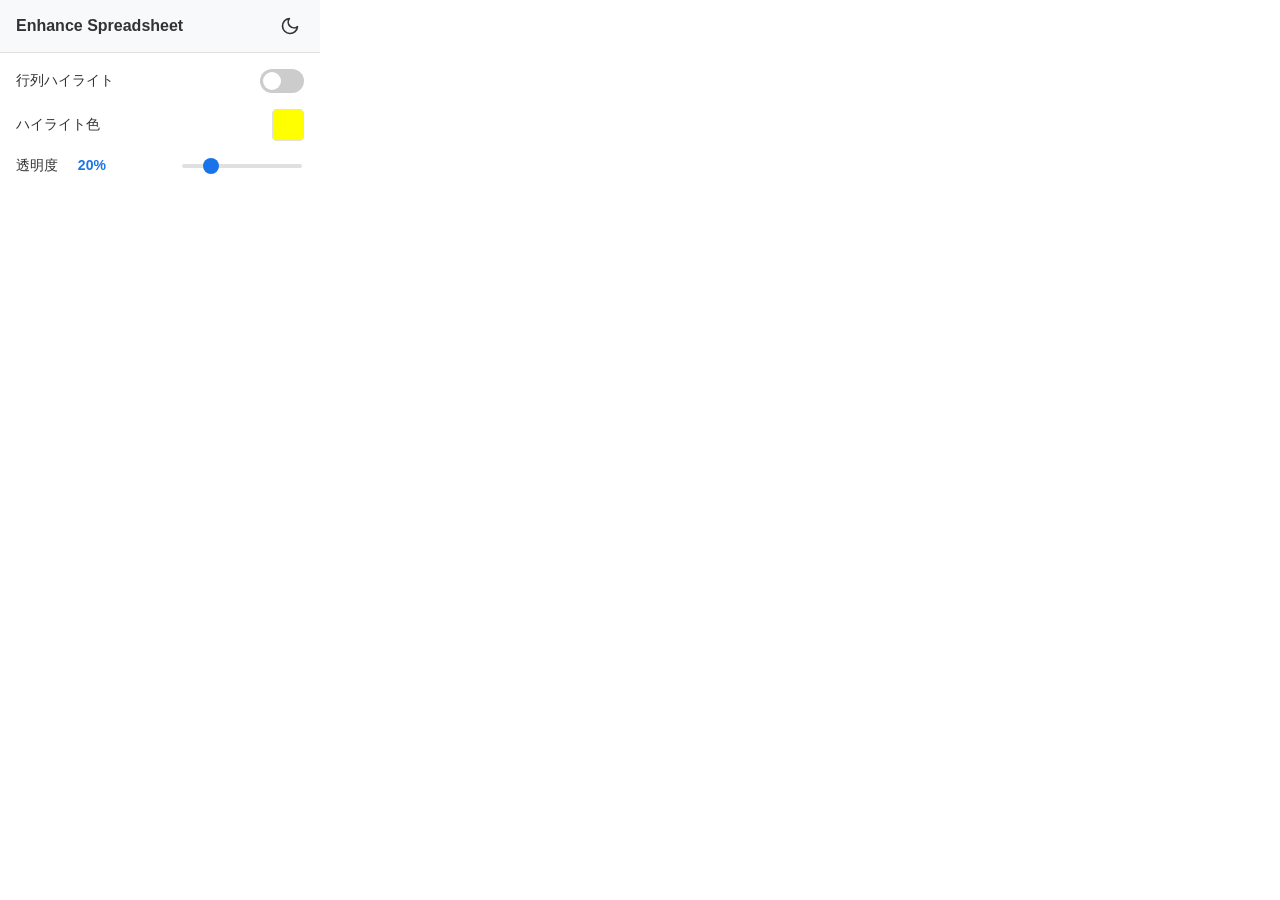
==== popup/popup.html @ 006c51ee "feat: implement crosshair highlighting for Google Sheets with customizable color and opacity setting" ====
<!DOCTYPE html>
<html lang="ja">
<head>
  <meta charset="UTF-8">
  <title>Enhance Spreadsheet</title>
  <link rel="stylesheet" href="popup.css">
</head>
<body>
  <div class="container">
    <header>
      <h1>Enhance Spreadsheet</h1>
      <button id="theme-toggle" class="icon-btn" aria-label="Toggle Theme">
        <svg id="icon-sun" xmlns="http://www.w3.org/2000/svg" width="20" height="20" viewBox="0 0 24 24" fill="none" stroke="currentColor" stroke-width="2" stroke-linecap="round" stroke-linejoin="round" style="display: none;"><circle cx="12" cy="12" r="5"></circle><line x1="12" y1="1" x2="12" y2="3"></line><line x1="12" y1="21" x2="12" y2="23"></line><line x1="4.22" y1="4.22" x2="5.64" y2="5.64"></line><line x1="18.36" y1="18.36" x2="19.78" y2="19.78"></line><line x1="1" y1="12" x2="3" y2="12"></line><line x1="21" y1="12" x2="23" y2="12"></line><line x1="4.22" y1="19.78" x2="5.64" y2="18.36"></line><line x1="18.36" y1="5.64" x2="19.78" y2="4.22"></line></svg>
        <svg id="icon-moon" xmlns="http://www.w3.org/2000/svg" width="20" height="20" viewBox="0 0 24 24" fill="none" stroke="currentColor" stroke-width="2" stroke-linecap="round" stroke-linejoin="round"><path d="M21 12.79A9 9 0 1 1 11.21 3 7 7 0 0 0 21 12.79z"></path></svg>
      </button>
    </header>

    <div class="settings">
      <div class="setting-item">
        <span class="label">行列ハイライト</span>
        <label class="switch">
          <input type="checkbox" id="highlight-toggle">
          <span class="slider round"></span>
        </label>
      </div>

      <div class="setting-item">
        <span class="label">ハイライト色</span>
        <input type="color" id="highlight-color" value="#ffff00">
      </div>

      <div class="setting-item">
        <span class="label">透明度 <span id="opacity-value">20%</span></span>
        <input type="range" id="highlight-opacity" min="0" max="100" value="20">
      </div>
    </div>
  </div>
  <script src="popup.js"></script>
</body>
</html>
---- popup/popup.css ----
:root {
  --bg-color: #ffffff;
  --text-color: #333333;
  --header-bg: #f8f9fa;
  --border-color: #e0e0e0;
  --accent-color: #1a73e8;
  --accent-hover: #1557b0;
  --item-bg: #ffffff;
}

[data-theme="dark"] {
  --bg-color: #202124;
  --text-color: #e8eaed;
  --header-bg: #28292c;
  --border-color: #3c4043;
  --accent-color: #8ab4f8;
  --accent-hover: #aecbfa;
  --item-bg: #292a2d;
}

body {
  margin: 0;
  padding: 0;
  font-family: -apple-system, BlinkMacSystemFont, "Segoe UI", Roboto, Helvetica, Arial, sans-serif;
  background-color: var(--bg-color);
  color: var(--text-color);
  width: 320px;
  transition: background-color 0.3s, color 0.3s;
}

.container {
  display: flex;
  flex-direction: column;
}

header {
  display: flex;
  justify-content: space-between;
  align-items: center;
  padding: 12px 16px;
  background-color: var(--header-bg);
  border-bottom: 1px solid var(--border-color);
}

h1 {
  margin: 0;
  font-size: 16px;
  font-weight: 600;
}

.icon-btn {
  background: none;
  border: none;
  color: var(--text-color);
  cursor: pointer;
  padding: 4px;
  border-radius: 50%;
  display: flex;
  align-items: center;
  justify-content: center;
  transition: background-color 0.2s;
}

.icon-btn:hover {
  background-color: rgba(128, 128, 128, 0.2);
}

.settings {
  padding: 16px;
  display: flex;
  flex-direction: column;
  gap: 16px;
}

.setting-item {
  display: flex;
  justify-content: space-between;
  align-items: center;
  background-color: var(--item-bg);
}

.label {
  font-size: 14px;
  font-weight: 500;
}

/* Toggle Switch */
.switch {
  position: relative;
  display: inline-block;
  width: 44px;
  height: 24px;
}

.switch input {
  opacity: 0;
  width: 0;
  height: 0;
}

.slider {
  position: absolute;
  cursor: pointer;
  top: 0;
  left: 0;
  right: 0;
  bottom: 0;
  background-color: #ccc;
  transition: .4s;
}

.slider:before {
  position: absolute;
  content: "";
  height: 18px;
  width: 18px;
  left: 3px;
  bottom: 3px;
  background-color: white;
  transition: .4s;
}

input:checked + .slider {
  background-color: var(--accent-color);
}

input:focus + .slider {
  box-shadow: 0 0 1px var(--accent-color);
}

input:checked + .slider:before {
  transform: translateX(20px);
}

.slider.round {
  border-radius: 24px;
}

.slider.round:before {
  border-radius: 50%;
}

/* Color Picker */
input[type="color"] {
  -webkit-appearance: none;
  border: none;
  width: 32px;
  height: 32px;
  border-radius: 4px;
  cursor: pointer;
  padding: 0;
  background: none;
}

input[type="color"]::-webkit-color-swatch-wrapper {
  padding: 0;
}

input[type="color"]::-webkit-color-swatch {
  border: 1px solid var(--border-color);
  border-radius: 4px;
}

/* Range Slider */
input[type="range"] {
  -webkit-appearance: none;
  width: 120px;
  background: transparent;
}

input[type="range"]::-webkit-slider-thumb {
  -webkit-appearance: none;
  height: 16px;
  width: 16px;
  border-radius: 50%;
  background: var(--accent-color);
  cursor: pointer;
  margin-top: -6px;
}

input[type="range"]::-webkit-slider-runnable-track {
  width: 100%;
  height: 4px;
  cursor: pointer;
  background: var(--border-color);
  border-radius: 2px;
}

#opacity-value {
  display: inline-block;
  min-width: 36px;
  text-align: right;
  color: var(--accent-color);
  font-weight: 600;
  margin-left: 8px;
}
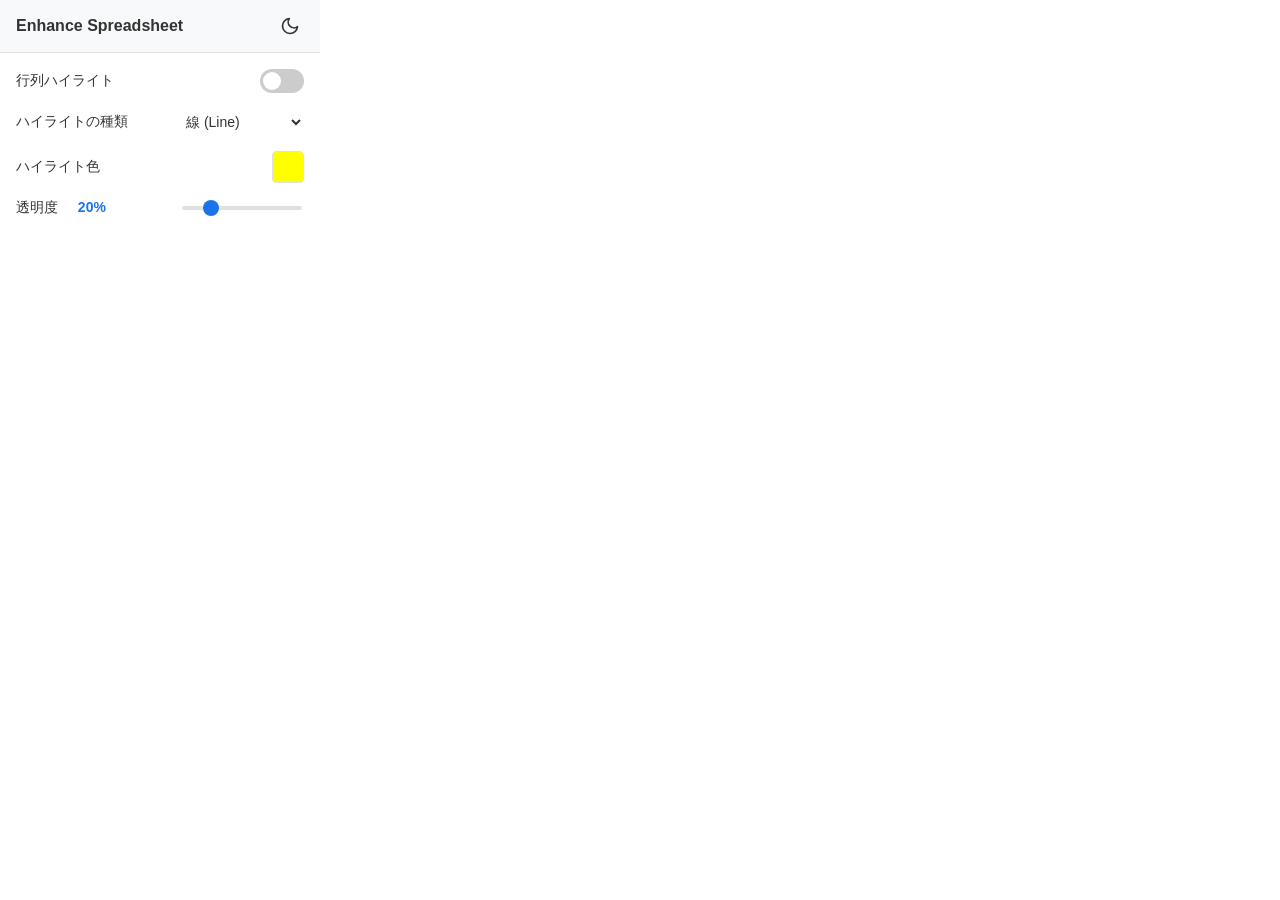
==== commit 047678b3: "feat: implement popup interface and content scripts for spreadsheet row/column highlighting settings" ====
--- a/popup/popup.html
+++ b/popup/popup.html
@@ -25,6 +25,14 @@
       </div>
 
       <div class="setting-item">
+        <span class="label">ハイライトの種類</span>
+        <select id="highlight-style" class="dropdown">
+          <option value="line">線 (Line)</option>
+          <option value="cell">セル全体 (Cell)</option>
+        </select>
+      </div>
+
+      <div class="setting-item">
         <span class="label">ハイライト色</span>
         <input type="color" id="highlight-color" value="#ffff00">
       </div>
--- a/popup/popup.css
+++ b/popup/popup.css
@@ -90,6 +90,23 @@
   display: inline-block;
   width: 44px;
   height: 24px;
+}
+
+/* Dropdown style */
+.dropdown {
+  background-color: var(--color-bg-secondary);
+  color: var(--color-text);
+  border: 1px solid var(--color-border);
+  border-radius: 4px;
+  padding: 4px 8px;
+  font-family: inherit;
+  font-size: 14px;
+  cursor: pointer;
+  outline: none;
+}
+
+.dropdown:focus {
+  border-color: var(--color-primary);
 }
 
 .switch input {
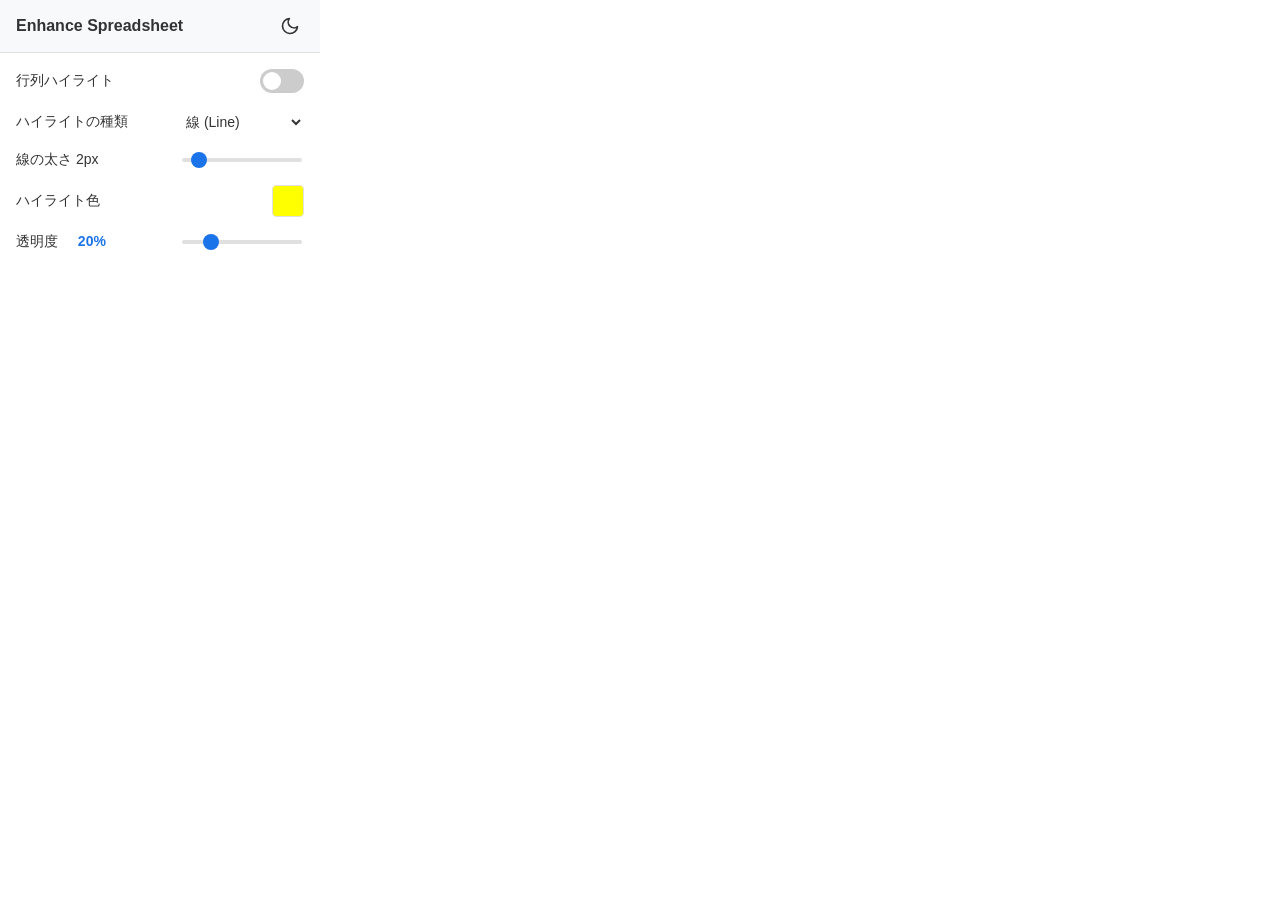
==== commit c7921ca9: "feat: implement active cell crosshair highlighting for Google Sheets with configurable appearance se" ====
--- a/popup/popup.html
+++ b/popup/popup.html
@@ -32,6 +32,11 @@
         </select>
       </div>
 
+      <div class="setting-item" id="thickness-container">
+        <span class="label">線の太さ <span id="thickness-value">2px</span></span>
+        <input type="range" id="line-thickness" min="1" max="12" value="2">
+      </div>
+
       <div class="setting-item">
         <span class="label">ハイライト色</span>
         <input type="color" id="highlight-color" value="#ffff00">
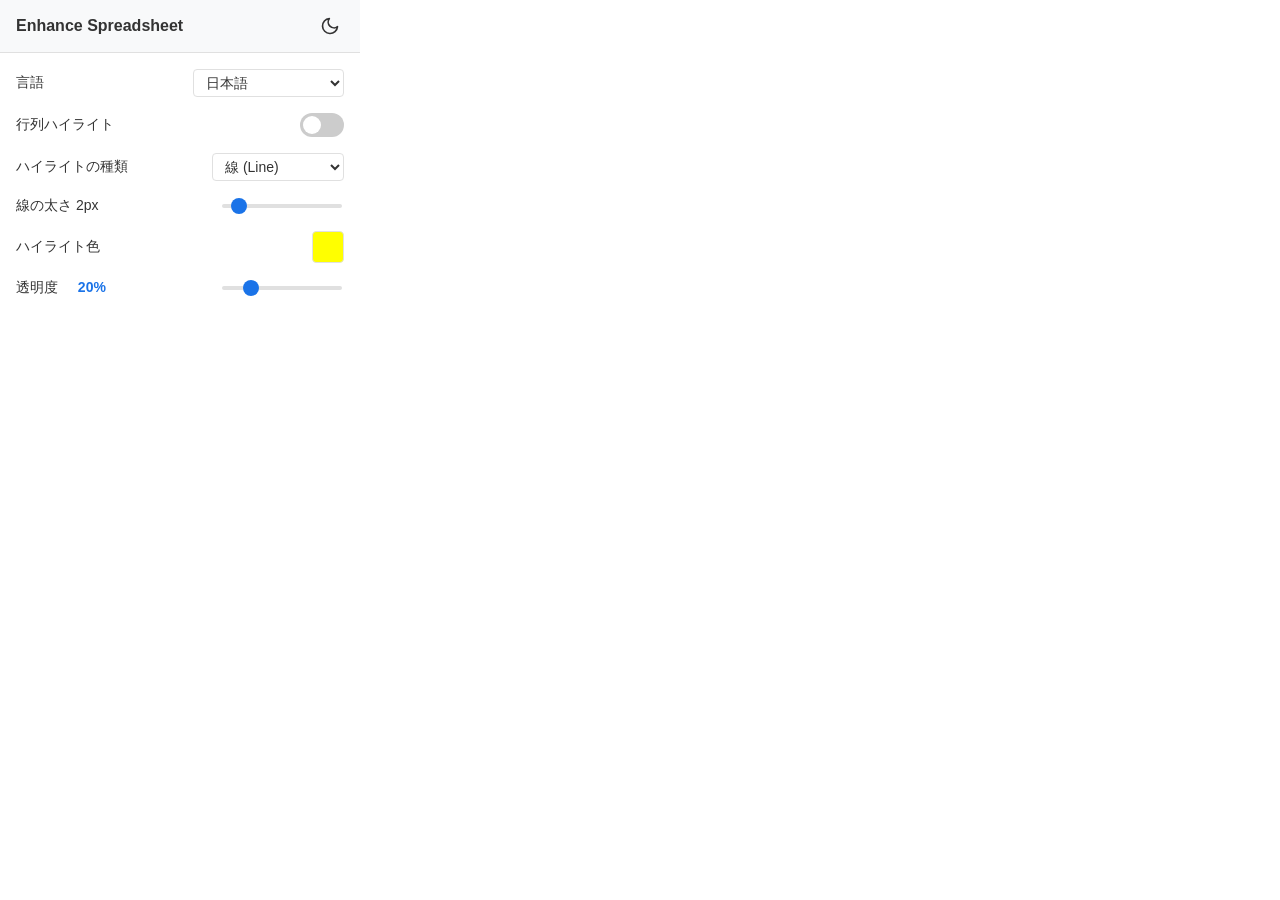
==== commit 85c41803: "feat: create popup UI with theme support, language translation, and spreadsheet highlighting configu" ====
--- a/popup/popup.html
+++ b/popup/popup.html
@@ -17,7 +17,16 @@
 
     <div class="settings">
       <div class="setting-item">
-        <span class="label">行列ハイライト</span>
+        <span class="label" id="label-language">言語</span>
+        <select id="language-select" class="dropdown">
+          <option value="ja">日本語</option>
+          <option value="en">English</option>
+          <option value="pt-BR">Português (Brasil)</option>
+        </select>
+      </div>
+
+      <div class="setting-item">
+        <span class="label" id="label-highlight">行列ハイライト</span>
         <label class="switch">
           <input type="checkbox" id="highlight-toggle">
           <span class="slider round"></span>
@@ -25,25 +34,25 @@
       </div>
 
       <div class="setting-item">
-        <span class="label">ハイライトの種類</span>
+        <span class="label" id="label-style">ハイライトの種類</span>
         <select id="highlight-style" class="dropdown">
-          <option value="line">線 (Line)</option>
-          <option value="cell">セル全体 (Cell)</option>
+          <option value="line" id="option-line">線 (Line)</option>
+          <option value="cell" id="option-cell">セル全体 (Cell)</option>
         </select>
       </div>
 
       <div class="setting-item" id="thickness-container">
-        <span class="label">線の太さ <span id="thickness-value">2px</span></span>
+        <span class="label"><span id="label-thickness">線の太さ</span> <span id="thickness-value">2px</span></span>
         <input type="range" id="line-thickness" min="1" max="12" value="2">
       </div>
 
       <div class="setting-item">
-        <span class="label">ハイライト色</span>
+        <span class="label" id="label-color">ハイライト色</span>
         <input type="color" id="highlight-color" value="#ffff00">
       </div>
 
       <div class="setting-item">
-        <span class="label">透明度 <span id="opacity-value">20%</span></span>
+        <span class="label"><span id="label-opacity">透明度</span> <span id="opacity-value">20%</span></span>
         <input type="range" id="highlight-opacity" min="0" max="100" value="20">
       </div>
     </div>
--- a/popup/popup.css
+++ b/popup/popup.css
@@ -24,7 +24,7 @@
   font-family: -apple-system, BlinkMacSystemFont, "Segoe UI", Roboto, Helvetica, Arial, sans-serif;
   background-color: var(--bg-color);
   color: var(--text-color);
-  width: 320px;
+  width: 360px;
   transition: background-color 0.3s, color 0.3s;
 }
 
@@ -77,11 +77,13 @@
   justify-content: space-between;
   align-items: center;
   background-color: var(--item-bg);
+  gap: 12px;
 }
 
 .label {
   font-size: 14px;
   font-weight: 500;
+  flex-shrink: 1;
 }
 
 /* Toggle Switch */
@@ -94,9 +96,9 @@
 
 /* Dropdown style */
 .dropdown {
-  background-color: var(--color-bg-secondary);
-  color: var(--color-text);
-  border: 1px solid var(--color-border);
+  background-color: var(--bg-color);
+  color: var(--text-color);
+  border: 1px solid var(--border-color);
   border-radius: 4px;
   padding: 4px 8px;
   font-family: inherit;
@@ -106,7 +108,12 @@
 }
 
 .dropdown:focus {
-  border-color: var(--color-primary);
+  border-color: var(--accent-color);
+}
+
+.dropdown option {
+  background-color: var(--bg-color);
+  color: var(--text-color);
 }
 
 .switch input {
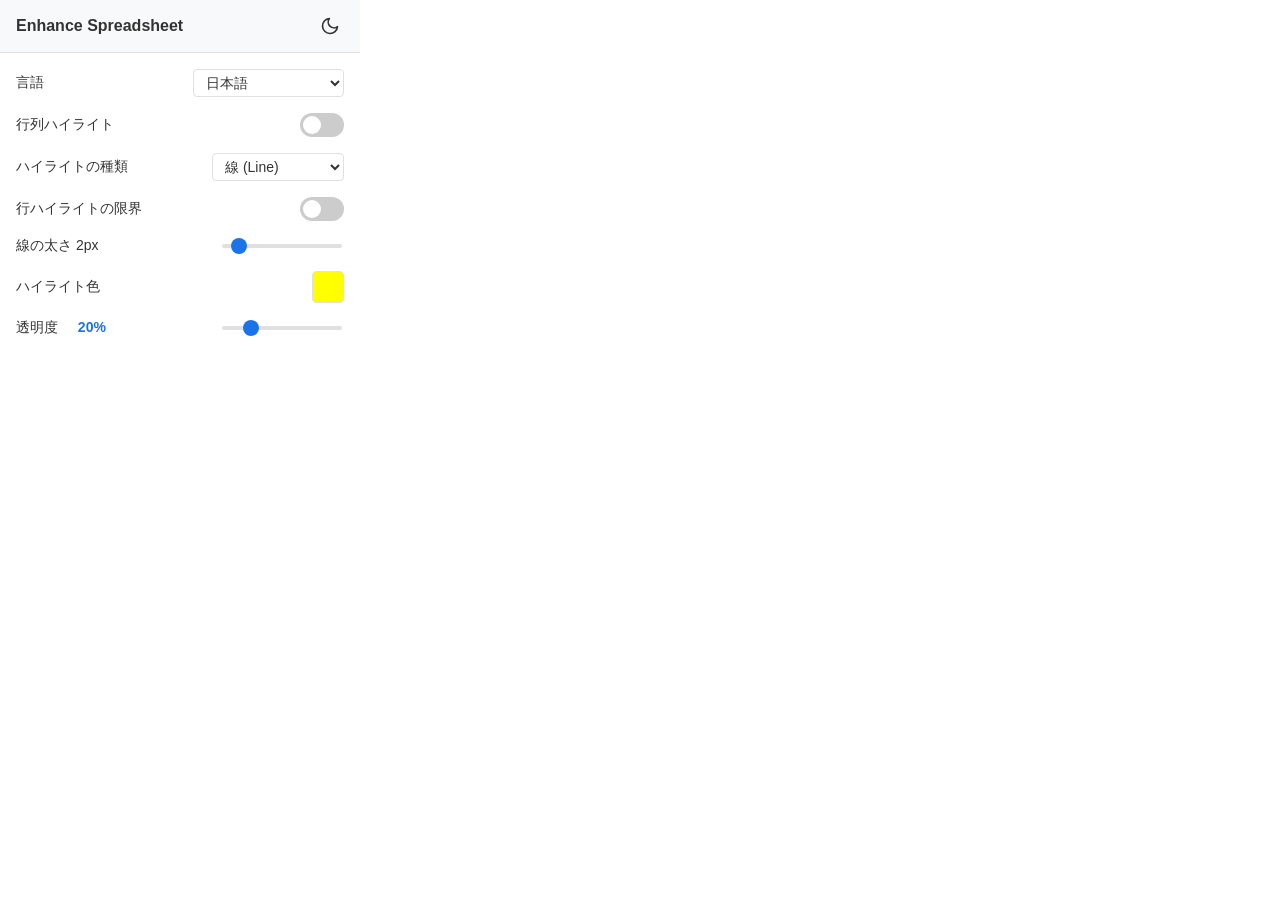
==== commit 81304377: "feat: add spreadsheet cell highlighting logic and configuration interface" ====
--- a/popup/popup.html
+++ b/popup/popup.html
@@ -41,6 +41,14 @@
         </select>
       </div>
 
+      <div class="setting-item">
+        <span class="label" id="label-row-limit">行ハイライトの限界</span>
+        <label class="switch">
+          <input type="checkbox" id="row-limit-toggle">
+          <span class="slider round"></span>
+        </label>
+      </div>
+
       <div class="setting-item" id="thickness-container">
         <span class="label"><span id="label-thickness">線の太さ</span> <span id="thickness-value">2px</span></span>
         <input type="range" id="line-thickness" min="1" max="12" value="2">
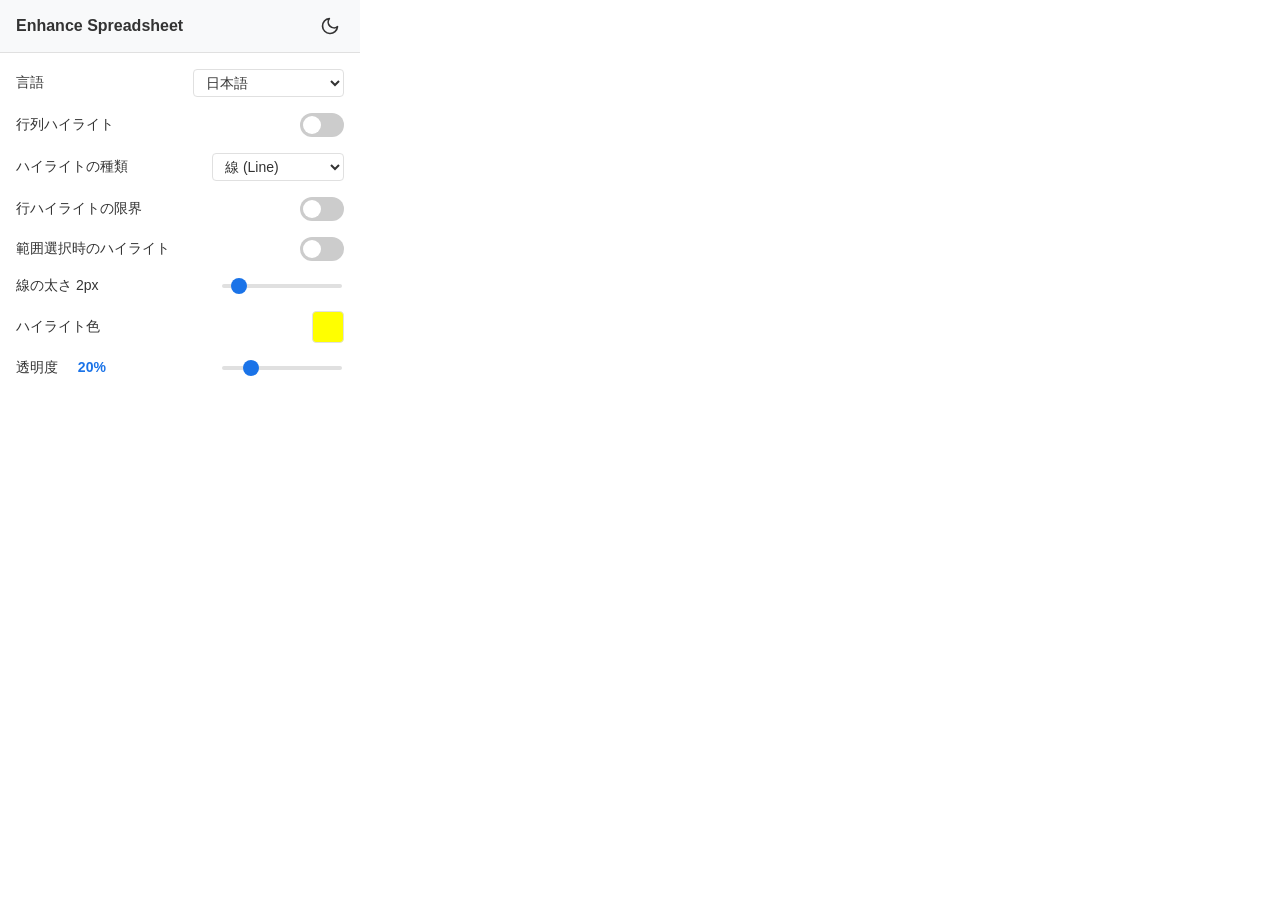
==== commit ab6e9a82: "feat: implement spreadsheet cell highlighter extension with dynamic overlay tracking and configurati" ====
--- a/popup/popup.html
+++ b/popup/popup.html
@@ -49,6 +49,14 @@
         </label>
       </div>
 
+      <div class="setting-item">
+        <span class="label" id="label-range-highlight">範囲選択時のハイライト</span>
+        <label class="switch">
+          <input type="checkbox" id="range-highlight-toggle">
+          <span class="slider round"></span>
+        </label>
+      </div>
+
       <div class="setting-item" id="thickness-container">
         <span class="label"><span id="label-thickness">線の太さ</span> <span id="thickness-value">2px</span></span>
         <input type="range" id="line-thickness" min="1" max="12" value="2">
